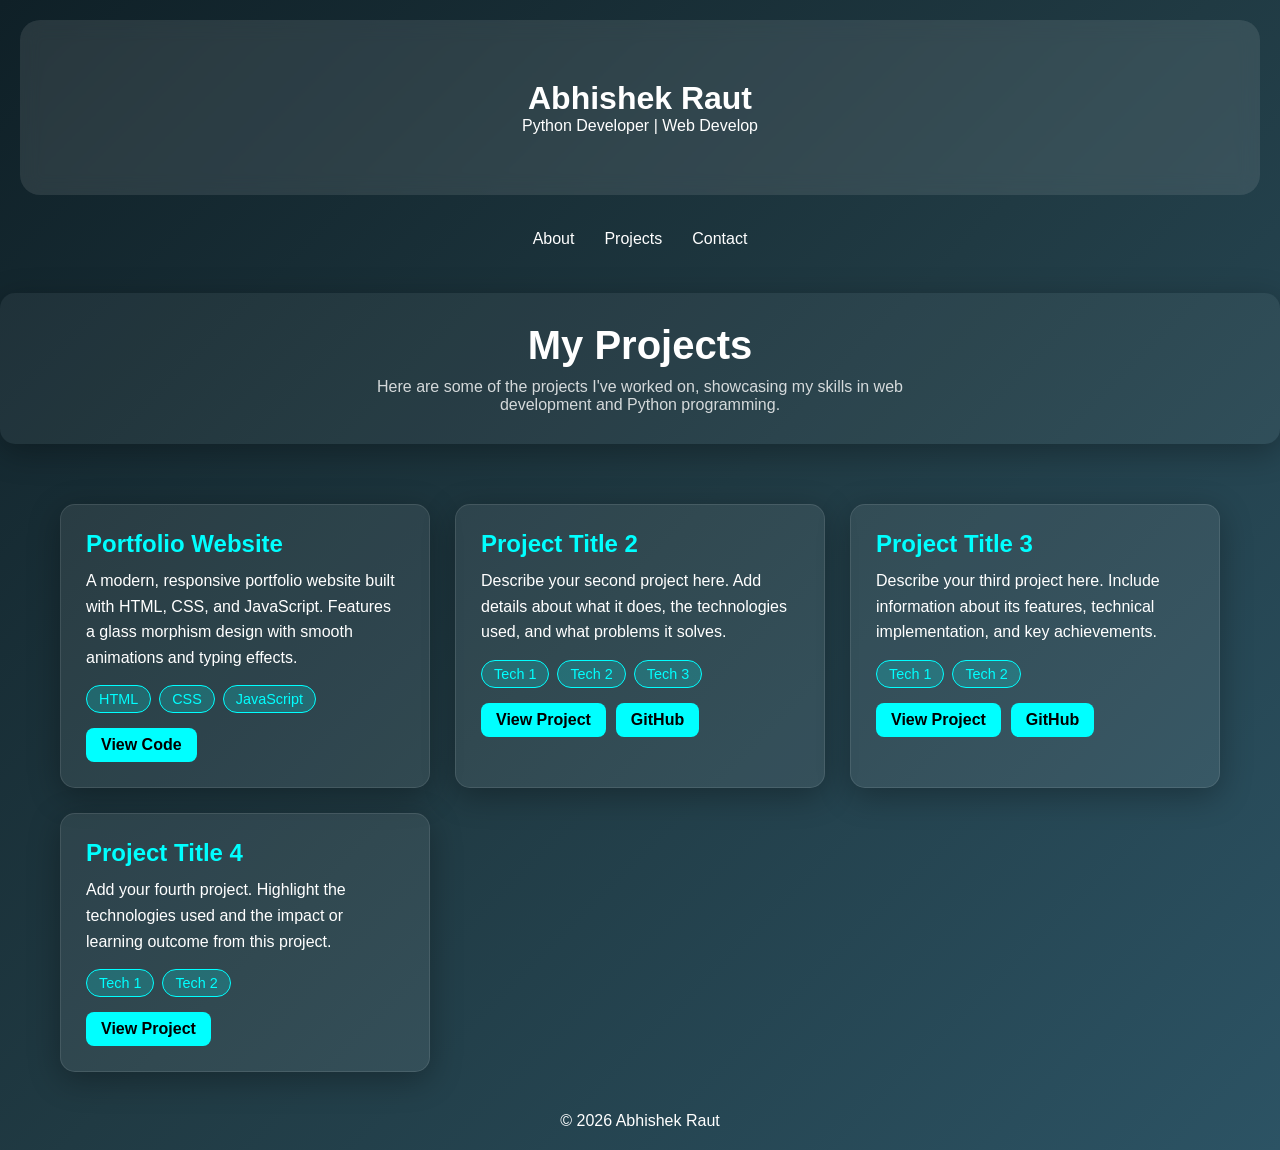
==== projects.html @ 235c8742 "Add projects information page" ====
<!DOCTYPE html>
<html lang="en">
<head>
    <meta charset="UTF-8">
    <meta name="viewport" content="width=device-width, initial-scale=1.0">
    <title>Projects - Abhishek Raut</title>
    <link rel="stylesheet" href="styles.css">
    <style>
        .projects-container {
            display: grid;
            grid-template-columns: repeat(auto-fit, minmax(300px, 1fr));
            gap: 25px;
            padding: 20px;
        }

        .project-card {
            background: rgba(255,255,255,0.08);
            border-radius: 15px;
            padding: 25px;
            box-shadow: 0 8px 32px rgba(0,0,0,0.3);
            transition: transform 0.3s, box-shadow 0.3s;
            border: 1px solid rgba(255,255,255,0.1);
        }

        .project-card:hover {
            transform: translateY(-10px);
            box-shadow: 0 12px 40px rgba(0,255,255,0.2);
        }

        .project-title {
            font-size: 1.5em;
            margin-bottom: 10px;
            color: cyan;
        }

        .project-description {
            margin-bottom: 15px;
            line-height: 1.6;
        }

        .project-tech {
            margin-bottom: 15px;
            display: flex;
            flex-wrap: wrap;
            gap: 8px;
        }

        .tech-badge {
            background: rgba(0,255,255,0.2);
            color: cyan;
            padding: 5px 12px;
            border-radius: 20px;
            font-size: 0.9em;
            border: 1px solid cyan;
        }

        .project-links {
            display: flex;
            gap: 10px;
            margin-top: 15px;
        }

        .project-links a {
            display: inline-block;
            padding: 8px 15px;
            background: cyan;
            color: black;
            border-radius: 8px;
            text-decoration: none;
            font-weight: bold;
            transition: background 0.3s;
        }

        .project-links a:hover {
            background: rgba(0,255,255,0.8);
        }

        .projects-header {
            text-align: center;
            margin-bottom: 40px;
        }

        .projects-header h2 {
            font-size: 2.5em;
            margin-bottom: 10px;
        }

        .projects-header p {
            opacity: 0.8;
            max-width: 600px;
            margin: 0 auto;
        }
    </style>
</head>
<body>

<header class="glass">
    <h1>Abhishek Raut</h1>
    <p id="typing"></p>
</header>

<nav>
    <a href="index.html#about">About</a>
    <a href="projects.html">Projects</a>
    <a href="index.html#contact">Contact</a>
</nav>

<section class="projects-header card" style="max-width: 100%; background: rgba(255,255,255,0.05);">
    <h2>My Projects</h2>
    <p>Here are some of the projects I've worked on, showcasing my skills in web development and Python programming.</p>
</section>

<div class="projects-container" style="max-width: 1200px; margin: 0 auto; padding: 20px;">
    
    <div class="project-card">
        <h3 class="project-title">Portfolio Website</h3>
        <p class="project-description">
            A modern, responsive portfolio website built with HTML, CSS, and JavaScript. Features a glass morphism design with smooth animations and typing effects.
        </p>
        <div class="project-tech">
            <span class="tech-badge">HTML</span>
            <span class="tech-badge">CSS</span>
            <span class="tech-badge">JavaScript</span>
        </div>
        <div class="project-links">
            <a href="https://github.com/2137abhiraut/2137abhiraut.github.io" target="_blank">View Code</a>
        </div>
    </div>

    <div class="project-card">
        <h3 class="project-title">Project Title 2</h3>
        <p class="project-description">
            Describe your second project here. Add details about what it does, the technologies used, and what problems it solves.
        </p>
        <div class="project-tech">
            <span class="tech-badge">Tech 1</span>
            <span class="tech-badge">Tech 2</span>
            <span class="tech-badge">Tech 3</span>
        </div>
        <div class="project-links">
            <a href="#" target="_blank">View Project</a>
            <a href="#" target="_blank">GitHub</a>
        </div>
    </div>

    <div class="project-card">
        <h3 class="project-title">Project Title 3</h3>
        <p class="project-description">
            Describe your third project here. Include information about its features, technical implementation, and key achievements.
        </p>
        <div class="project-tech">
            <span class="tech-badge">Tech 1</span>
            <span class="tech-badge">Tech 2</span>
        </div>
        <div class="project-links">
            <a href="#" target="_blank">View Project</a>
            <a href="#" target="_blank">GitHub</a>
        </div>
    </div>

    <div class="project-card">
        <h3 class="project-title">Project Title 4</h3>
        <p class="project-description">
            Add your fourth project. Highlight the technologies used and the impact or learning outcome from this project.
        </p>
        <div class="project-tech">
            <span class="tech-badge">Tech 1</span>
            <span class="tech-badge">Tech 2</span>
        </div>
        <div class="project-links">
            <a href="#" target="_blank">View Project</a>
        </div>
    </div>

</div>

<footer>
    <p>© 2026 Abhishek Raut</p>
</footer>

<script src="script.js"></script>
</body>
</html>
---- styles.css ----
* {
    margin: 0;
    padding: 0;
    box-sizing: border-box;
}

body {
    font-family: 'Poppins', sans-serif;
    background: linear-gradient(135deg, #0f2027, #203a43, #2c5364);
    color: white;
}

header {
    text-align: center;
    padding: 60px;
}

.glass {
    background: rgba(255,255,255,0.1);
    backdrop-filter: blur(10px);
    border-radius: 20px;
    margin: 20px;
}

nav {
    display: flex;
    justify-content: center;
    gap: 30px;
    padding: 15px;
}

nav a {
    color: white;
    text-decoration: none;
    position: relative;
}

nav a::after {
    content: "";
    position: absolute;
    width: 0%;
    height: 2px;
    background: cyan;
    left: 0;
    bottom: -5px;
    transition: 0.3s;
}

nav a:hover::after {
    width: 100%;
}

.card {
    max-width: 800px;
    margin: 30px auto;
    padding: 30px;
    border-radius: 15px;
    background: rgba(255,255,255,0.08);
    box-shadow: 0 8px 32px rgba(0,0,0,0.3);
    transition: transform 0.3s;
}

.card:hover {
    transform: scale(1.03);
}

button {
    padding: 10px 20px;
    border: none;
    background: cyan;
    color: black;
    border-radius: 8px;
    cursor: pointer;
}

footer {
    text-align: center;
    padding: 20px;
}
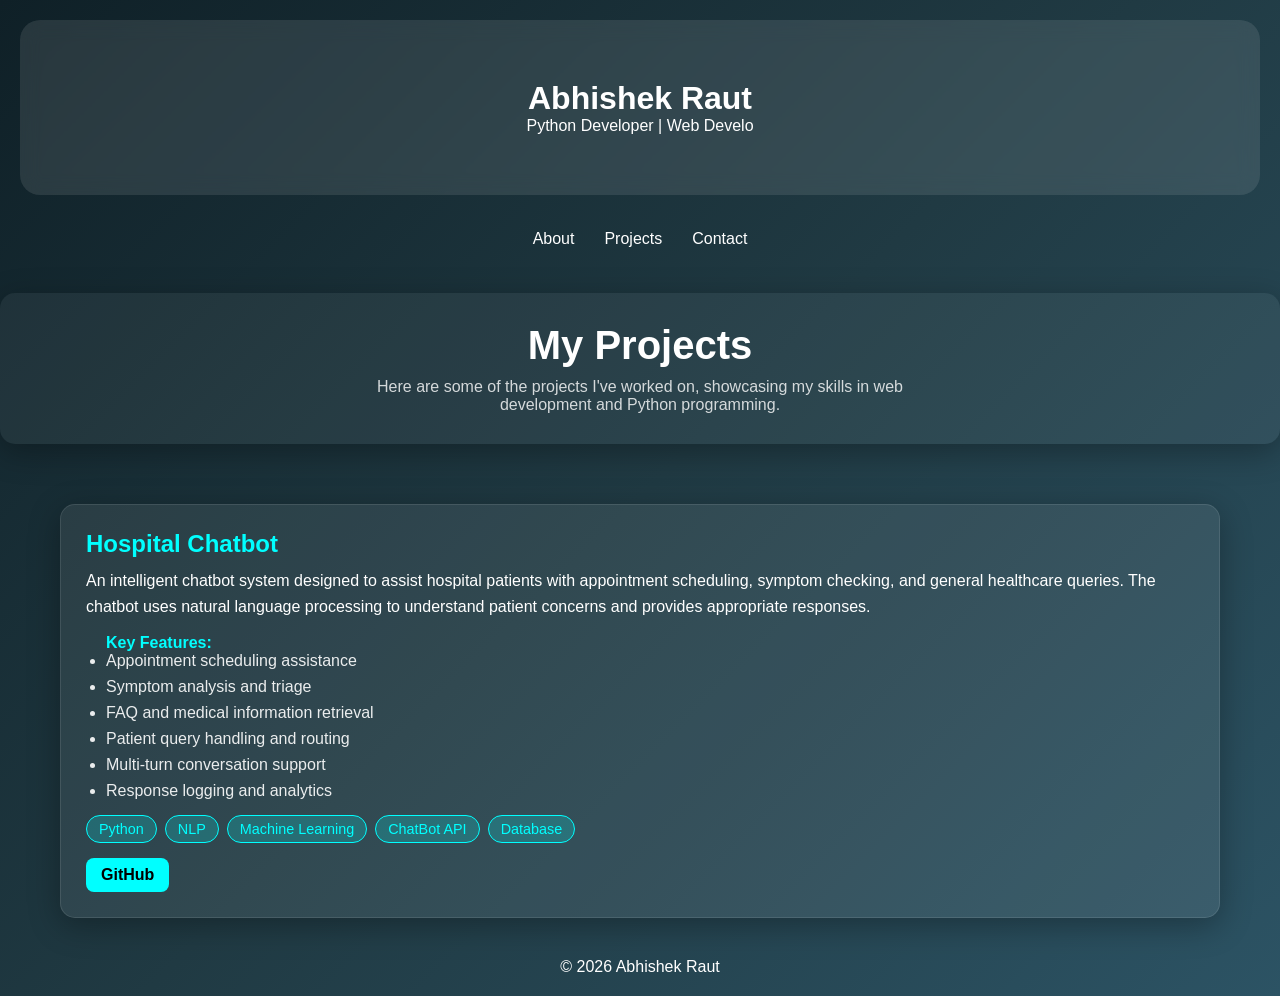
==== commit db4ecd03: "Update projects page with Hospital Chatbot project details" ====
--- a/projects.html
+++ b/projects.html
@@ -36,6 +36,16 @@
         .project-description {
             margin-bottom: 15px;
             line-height: 1.6;
+        }
+
+        .project-features {
+            margin-bottom: 15px;
+            padding-left: 20px;
+        }
+
+        .project-features li {
+            margin-bottom: 8px;
+            opacity: 0.9;
         }
 
         .project-tech {
@@ -113,62 +123,30 @@
 <div class="projects-container" style="max-width: 1200px; margin: 0 auto; padding: 20px;">
     
     <div class="project-card">
-        <h3 class="project-title">Portfolio Website</h3>
+        <h3 class="project-title">Hospital Chatbot</h3>
         <p class="project-description">
-            A modern, responsive portfolio website built with HTML, CSS, and JavaScript. Features a glass morphism design with smooth animations and typing effects.
+            An intelligent chatbot system designed to assist hospital patients with appointment scheduling, symptom checking, and general healthcare queries. The chatbot uses natural language processing to understand patient concerns and provides appropriate responses.
         </p>
+        <div class="project-features">
+            <strong style="color: cyan;">Key Features:</strong>
+            <ul>
+                <li>Appointment scheduling assistance</li>
+                <li>Symptom analysis and triage</li>
+                <li>FAQ and medical information retrieval</li>
+                <li>Patient query handling and routing</li>
+                <li>Multi-turn conversation support</li>
+                <li>Response logging and analytics</li>
+            </ul>
+        </div>
         <div class="project-tech">
-            <span class="tech-badge">HTML</span>
-            <span class="tech-badge">CSS</span>
-            <span class="tech-badge">JavaScript</span>
+            <span class="tech-badge">Python</span>
+            <span class="tech-badge">NLP</span>
+            <span class="tech-badge">Machine Learning</span>
+            <span class="tech-badge">ChatBot API</span>
+            <span class="tech-badge">Database</span>
         </div>
         <div class="project-links">
-            <a href="https://github.com/2137abhiraut/2137abhiraut.github.io" target="_blank">View Code</a>
-        </div>
-    </div>
-
-    <div class="project-card">
-        <h3 class="project-title">Project Title 2</h3>
-        <p class="project-description">
-            Describe your second project here. Add details about what it does, the technologies used, and what problems it solves.
-        </p>
-        <div class="project-tech">
-            <span class="tech-badge">Tech 1</span>
-            <span class="tech-badge">Tech 2</span>
-            <span class="tech-badge">Tech 3</span>
-        </div>
-        <div class="project-links">
-            <a href="#" target="_blank">View Project</a>
-            <a href="#" target="_blank">GitHub</a>
-        </div>
-    </div>
-
-    <div class="project-card">
-        <h3 class="project-title">Project Title 3</h3>
-        <p class="project-description">
-            Describe your third project here. Include information about its features, technical implementation, and key achievements.
-        </p>
-        <div class="project-tech">
-            <span class="tech-badge">Tech 1</span>
-            <span class="tech-badge">Tech 2</span>
-        </div>
-        <div class="project-links">
-            <a href="#" target="_blank">View Project</a>
-            <a href="#" target="_blank">GitHub</a>
-        </div>
-    </div>
-
-    <div class="project-card">
-        <h3 class="project-title">Project Title 4</h3>
-        <p class="project-description">
-            Add your fourth project. Highlight the technologies used and the impact or learning outcome from this project.
-        </p>
-        <div class="project-tech">
-            <span class="tech-badge">Tech 1</span>
-            <span class="tech-badge">Tech 2</span>
-        </div>
-        <div class="project-links">
-            <a href="#" target="_blank">View Project</a>
+            <a href="https://github.com/2137abhiraut" target="_blank">GitHub</a>
         </div>
     </div>
 
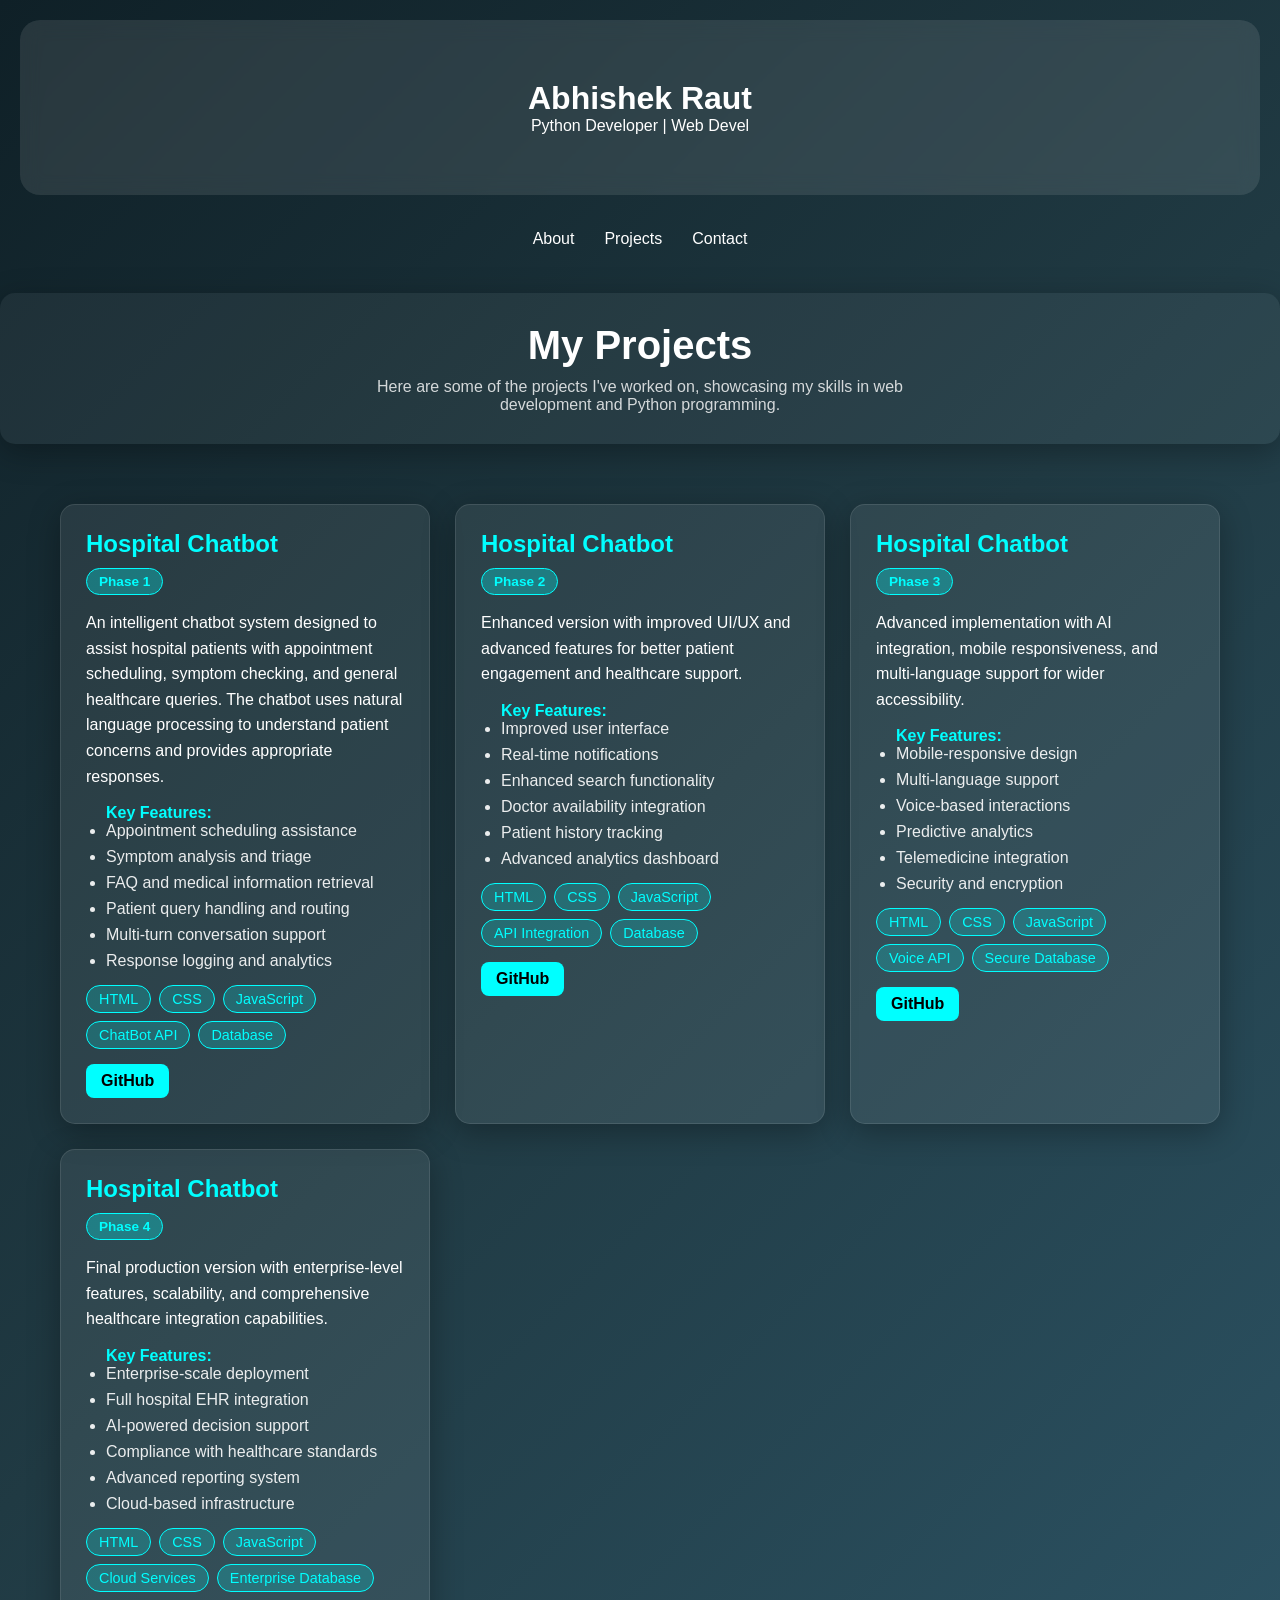
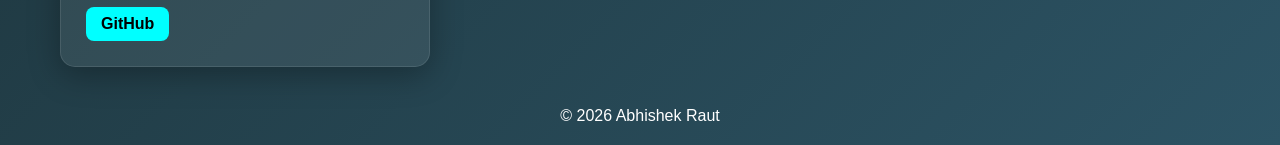
==== commit 9e076eb1: "Update projects page with Hospital Chatbot Phase 1-4 using HTML CSS JavaScript" ====
--- a/projects.html
+++ b/projects.html
@@ -33,6 +33,18 @@
             color: cyan;
         }
 
+        .project-phase {
+            display: inline-block;
+            background: rgba(0,255,255,0.3);
+            color: cyan;
+            padding: 5px 12px;
+            border-radius: 20px;
+            font-size: 0.85em;
+            border: 1px solid cyan;
+            margin-bottom: 15px;
+            font-weight: bold;
+        }
+
         .project-description {
             margin-bottom: 15px;
             line-height: 1.6;
@@ -124,6 +136,7 @@
     
     <div class="project-card">
         <h3 class="project-title">Hospital Chatbot</h3>
+        <div class="project-phase">Phase 1</div>
         <p class="project-description">
             An intelligent chatbot system designed to assist hospital patients with appointment scheduling, symptom checking, and general healthcare queries. The chatbot uses natural language processing to understand patient concerns and provides appropriate responses.
         </p>
@@ -139,11 +152,98 @@
             </ul>
         </div>
         <div class="project-tech">
-            <span class="tech-badge">Python</span>
-            <span class="tech-badge">NLP</span>
-            <span class="tech-badge">Machine Learning</span>
+            <span class="tech-badge">HTML</span>
+            <span class="tech-badge">CSS</span>
+            <span class="tech-badge">JavaScript</span>
             <span class="tech-badge">ChatBot API</span>
             <span class="tech-badge">Database</span>
+        </div>
+        <div class="project-links">
+            <a href="https://github.com/2137abhiraut" target="_blank">GitHub</a>
+        </div>
+    </div>
+
+    <div class="project-card">
+        <h3 class="project-title">Hospital Chatbot</h3>
+        <div class="project-phase">Phase 2</div>
+        <p class="project-description">
+            Enhanced version with improved UI/UX and advanced features for better patient engagement and healthcare support.
+        </p>
+        <div class="project-features">
+            <strong style="color: cyan;">Key Features:</strong>
+            <ul>
+                <li>Improved user interface</li>
+                <li>Real-time notifications</li>
+                <li>Enhanced search functionality</li>
+                <li>Doctor availability integration</li>
+                <li>Patient history tracking</li>
+                <li>Advanced analytics dashboard</li>
+            </ul>
+        </div>
+        <div class="project-tech">
+            <span class="tech-badge">HTML</span>
+            <span class="tech-badge">CSS</span>
+            <span class="tech-badge">JavaScript</span>
+            <span class="tech-badge">API Integration</span>
+            <span class="tech-badge">Database</span>
+        </div>
+        <div class="project-links">
+            <a href="https://github.com/2137abhiraut" target="_blank">GitHub</a>
+        </div>
+    </div>
+
+    <div class="project-card">
+        <h3 class="project-title">Hospital Chatbot</h3>
+        <div class="project-phase">Phase 3</div>
+        <p class="project-description">
+            Advanced implementation with AI integration, mobile responsiveness, and multi-language support for wider accessibility.
+        </p>
+        <div class="project-features">
+            <strong style="color: cyan;">Key Features:</strong>
+            <ul>
+                <li>Mobile-responsive design</li>
+                <li>Multi-language support</li>
+                <li>Voice-based interactions</li>
+                <li>Predictive analytics</li>
+                <li>Telemedicine integration</li>
+                <li>Security and encryption</li>
+            </ul>
+        </div>
+        <div class="project-tech">
+            <span class="tech-badge">HTML</span>
+            <span class="tech-badge">CSS</span>
+            <span class="tech-badge">JavaScript</span>
+            <span class="tech-badge">Voice API</span>
+            <span class="tech-badge">Secure Database</span>
+        </div>
+        <div class="project-links">
+            <a href="https://github.com/2137abhiraut" target="_blank">GitHub</a>
+        </div>
+    </div>
+
+    <div class="project-card">
+        <h3 class="project-title">Hospital Chatbot</h3>
+        <div class="project-phase">Phase 4</div>
+        <p class="project-description">
+            Final production version with enterprise-level features, scalability, and comprehensive healthcare integration capabilities.
+        </p>
+        <div class="project-features">
+            <strong style="color: cyan;">Key Features:</strong>
+            <ul>
+                <li>Enterprise-scale deployment</li>
+                <li>Full hospital EHR integration</li>
+                <li>AI-powered decision support</li>
+                <li>Compliance with healthcare standards</li>
+                <li>Advanced reporting system</li>
+                <li>Cloud-based infrastructure</li>
+            </ul>
+        </div>
+        <div class="project-tech">
+            <span class="tech-badge">HTML</span>
+            <span class="tech-badge">CSS</span>
+            <span class="tech-badge">JavaScript</span>
+            <span class="tech-badge">Cloud Services</span>
+            <span class="tech-badge">Enterprise Database</span>
         </div>
         <div class="project-links">
             <a href="https://github.com/2137abhiraut" target="_blank">GitHub</a>
